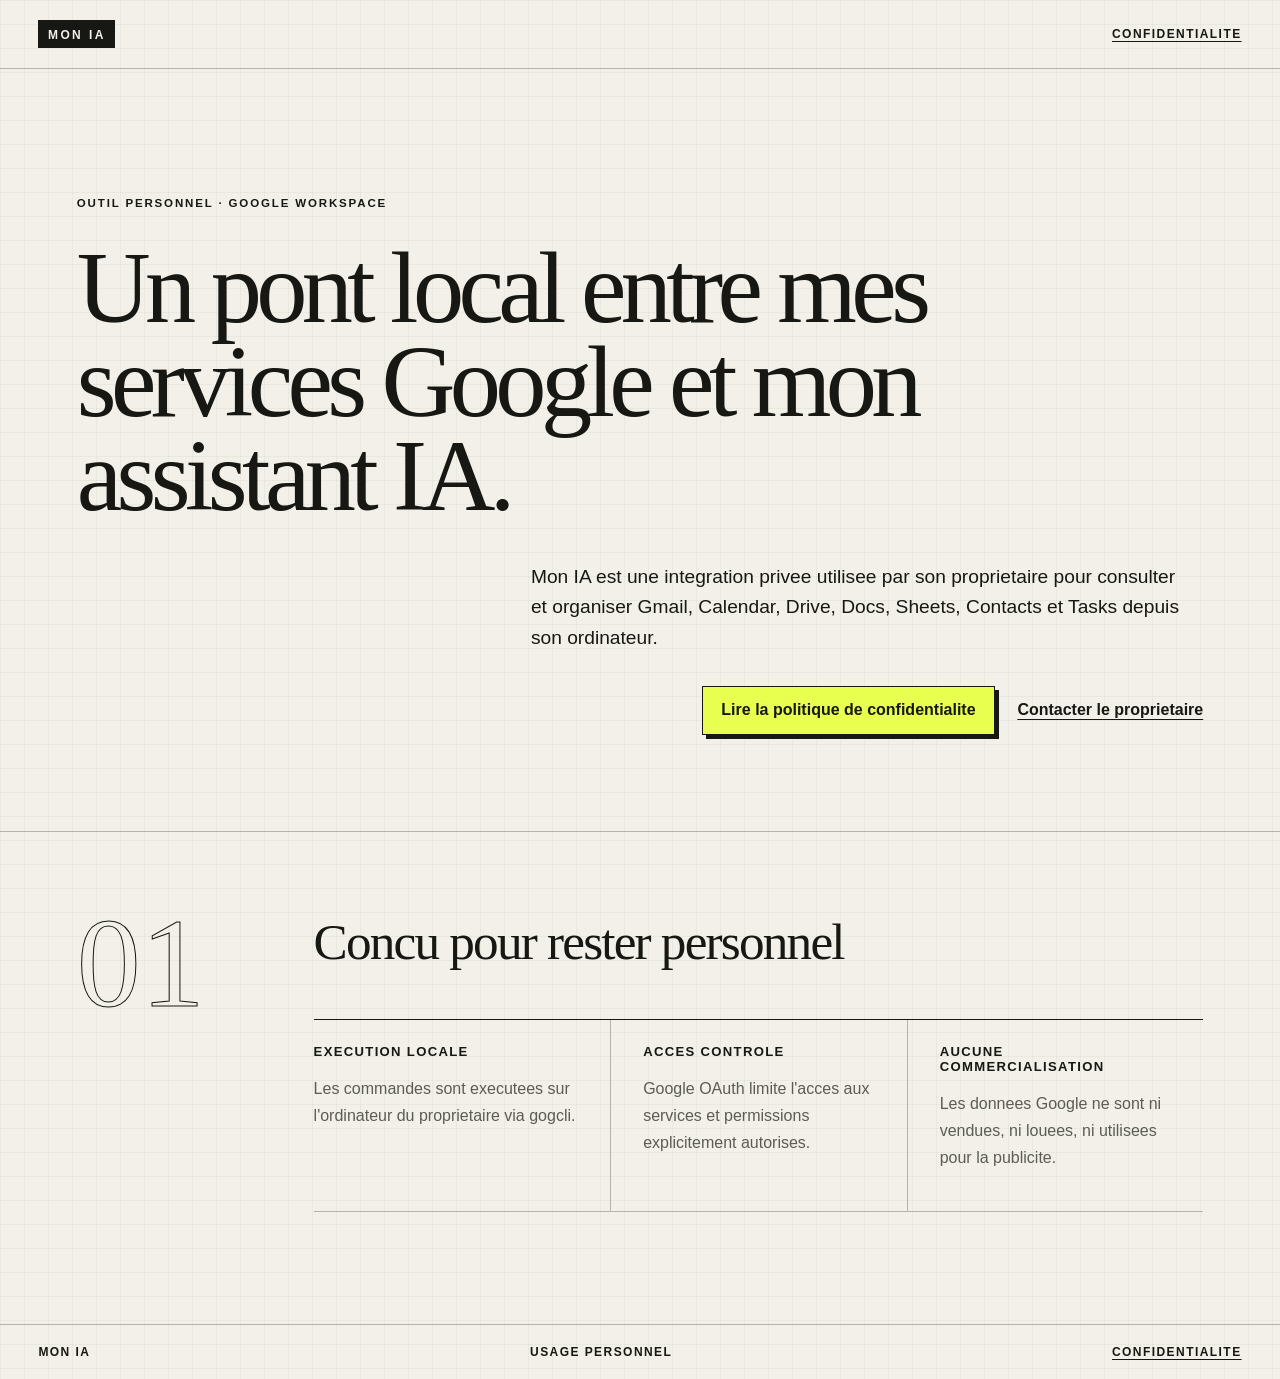
==== index.html @ 8ea7344f "Add OAuth app and privacy pages" ====
<!doctype html>
<html lang="fr">
  <head>
    <meta charset="utf-8">
    <meta name="viewport" content="width=device-width, initial-scale=1">
    <meta name="description" content="Mon IA est une integration personnelle et locale avec Google Workspace.">
    <title>Mon IA | Integration Google Workspace</title>
    <link rel="icon" href="data:image/svg+xml,<svg xmlns=%22http://www.w3.org/2000/svg%22 viewBox=%220 0 64 64%22><rect width=%2264%22 height=%2264%22 rx=%2212%22 fill=%22%23171713%22/><text x=%2212%22 y=%2242%22 font-size=%2230%22 fill=%22%23e8ff4f%22>IA</text></svg>">
    <link rel="stylesheet" href="styles.css">
  </head>
  <body>
    <header class="site-header">
      <a class="wordmark" href="./" aria-label="Accueil Mon IA">MON IA</a>
      <nav aria-label="Navigation principale">
        <a href="privacy.html">Confidentialite</a>
      </nav>
    </header>

    <main>
      <section class="hero">
        <p class="eyebrow">Outil personnel · Google Workspace</p>
        <h1>Un pont local entre mes services Google et mon assistant IA.</h1>
        <p class="lede">
          Mon IA est une integration privee utilisee par son proprietaire pour consulter et
          organiser Gmail, Calendar, Drive, Docs, Sheets, Contacts et Tasks depuis son ordinateur.
        </p>
        <div class="actions">
          <a class="button" href="privacy.html">Lire la politique de confidentialite</a>
          <a class="text-link" href="mailto:antoine.galise@gmail.com">Contacter le proprietaire</a>
        </div>
      </section>

      <section class="principles" aria-labelledby="principles-title">
        <div class="section-number" aria-hidden="true">01</div>
        <div>
          <h2 id="principles-title">Concu pour rester personnel</h2>
          <div class="principle-grid">
            <article>
              <h3>Execution locale</h3>
              <p>Les commandes sont executees sur l'ordinateur du proprietaire via gogcli.</p>
            </article>
            <article>
              <h3>Acces controle</h3>
              <p>Google OAuth limite l'acces aux services et permissions explicitement autorises.</p>
            </article>
            <article>
              <h3>Aucune commercialisation</h3>
              <p>Les donnees Google ne sont ni vendues, ni louees, ni utilisees pour la publicite.</p>
            </article>
          </div>
        </div>
      </section>
    </main>

    <footer>
      <span>Mon IA</span>
      <span>Usage personnel</span>
      <a href="privacy.html">Confidentialite</a>
    </footer>
  </body>
</html>
---- styles.css ----
:root {
  --ink: #171713;
  --paper: #f2f0e8;
  --acid: #e8ff4f;
  --line: rgba(23, 23, 19, 0.28);
  --muted: #5c5c54;
}

* {
  box-sizing: border-box;
}

html {
  background: var(--paper);
  color: var(--ink);
  font-family: "Avenir Next", "Helvetica Neue", sans-serif;
}

body {
  margin: 0;
  min-height: 100vh;
  background-image:
    linear-gradient(rgba(23, 23, 19, 0.035) 1px, transparent 1px),
    linear-gradient(90deg, rgba(23, 23, 19, 0.035) 1px, transparent 1px);
  background-size: 24px 24px;
}

a {
  color: inherit;
  text-underline-offset: 0.22em;
}

.site-header,
footer {
  display: flex;
  align-items: center;
  justify-content: space-between;
  gap: 2rem;
  padding: 1.25rem 3vw;
  border-bottom: 1px solid var(--line);
  text-transform: uppercase;
  font-size: 0.75rem;
  font-weight: 700;
  letter-spacing: 0.12em;
}

.wordmark {
  display: inline-block;
  padding: 0.48rem 0.6rem 0.38rem;
  background: var(--ink);
  color: var(--paper);
  text-decoration: none;
  letter-spacing: 0.2em;
}

.hero {
  min-height: 68vh;
  padding: clamp(5rem, 10vw, 9rem) 6vw 6rem;
  display: grid;
  align-content: center;
  border-bottom: 1px solid var(--line);
}

.eyebrow {
  margin: 0 0 2rem;
  text-transform: uppercase;
  font-size: 0.72rem;
  font-weight: 700;
  letter-spacing: 0.16em;
}

h1,
h2,
h3,
p {
  text-wrap: pretty;
}

h1 {
  max-width: 17ch;
  margin: 0;
  font-family: "Iowan Old Style", "Baskerville", serif;
  font-size: clamp(3.2rem, 8vw, 8.5rem);
  font-weight: 500;
  line-height: 0.92;
  letter-spacing: -0.055em;
}

.lede {
  max-width: 63ch;
  margin: 2.4rem 0 0 auto;
  font-size: clamp(1.05rem, 1.5vw, 1.35rem);
  line-height: 1.6;
}

.actions {
  margin: 2rem 0 0 auto;
  display: flex;
  align-items: center;
  flex-wrap: wrap;
  gap: 1.4rem;
}

.button {
  padding: 0.9rem 1.15rem;
  background: var(--acid);
  border: 1px solid var(--ink);
  box-shadow: 4px 4px 0 var(--ink);
  font-weight: 700;
  text-decoration: none;
  transition: transform 150ms ease, box-shadow 150ms ease;
}

.button:hover,
.button:focus-visible {
  transform: translate(2px, 2px);
  box-shadow: 2px 2px 0 var(--ink);
}

.text-link {
  font-weight: 700;
}

.principles {
  display: grid;
  grid-template-columns: minmax(5rem, 16vw) 1fr;
  gap: 2rem;
  padding: 5rem 6vw 7rem;
}

.section-number {
  font-family: "Iowan Old Style", "Baskerville", serif;
  font-size: clamp(4rem, 10vw, 9rem);
  line-height: 0.8;
  color: transparent;
  -webkit-text-stroke: 1px var(--ink);
}

h2 {
  margin: 0 0 3rem;
  font-family: "Iowan Old Style", "Baskerville", serif;
  font-size: clamp(2rem, 4vw, 4.5rem);
  font-weight: 500;
  letter-spacing: -0.035em;
}

.principle-grid {
  display: grid;
  grid-template-columns: repeat(3, 1fr);
  border-top: 1px solid var(--ink);
}

.principle-grid article {
  padding: 1.5rem 2rem 1.5rem 0;
  border-bottom: 1px solid var(--line);
}

.principle-grid article + article {
  padding-left: 2rem;
  border-left: 1px solid var(--line);
}

h3 {
  margin: 0 0 1rem;
  font-size: 0.82rem;
  text-transform: uppercase;
  letter-spacing: 0.1em;
}

.principle-grid p,
.policy p {
  color: var(--muted);
  line-height: 1.7;
}

.policy-layout {
  display: grid;
  grid-template-columns: minmax(14rem, 24vw) minmax(0, 1fr);
  gap: 5vw;
  padding: 6rem 6vw 8rem;
}

.policy-layout aside {
  position: sticky;
  top: 2rem;
  align-self: start;
}

.policy-date {
  color: var(--muted);
  font-size: 0.82rem;
  line-height: 1.5;
}

.policy h1 {
  margin-bottom: 5rem;
  font-size: clamp(3.2rem, 6vw, 6.5rem);
}

.policy section {
  display: grid;
  grid-template-columns: minmax(13rem, 0.8fr) minmax(18rem, 1.4fr);
  gap: 2rem;
  padding: 2rem 0;
  border-top: 1px solid var(--line);
}

.policy h2 {
  margin: 0;
  font-family: inherit;
  font-size: 0.82rem;
  font-weight: 700;
  letter-spacing: 0.08em;
  text-transform: uppercase;
}

.policy p {
  margin: 0;
}

footer {
  border-top: 1px solid var(--line);
  border-bottom: 0;
}

@media (max-width: 760px) {
  .site-header,
  footer {
    padding-inline: 1.2rem;
  }

  .hero,
  .principles,
  .policy-layout {
    padding-left: 1.2rem;
    padding-right: 1.2rem;
  }

  .lede,
  .actions {
    margin-left: 0;
  }

  .principles,
  .policy-layout {
    grid-template-columns: 1fr;
  }

  .section-number {
    font-size: 4rem;
  }

  .principle-grid {
    grid-template-columns: 1fr;
  }

  .principle-grid article + article {
    padding-left: 0;
    border-left: 0;
  }

  .policy-layout aside {
    position: static;
  }

  .policy section {
    grid-template-columns: 1fr;
    gap: 0.7rem;
  }
}

@media (prefers-reduced-motion: reduce) {
  *,
  *::before,
  *::after {
    scroll-behavior: auto !important;
    transition: none !important;
  }
}
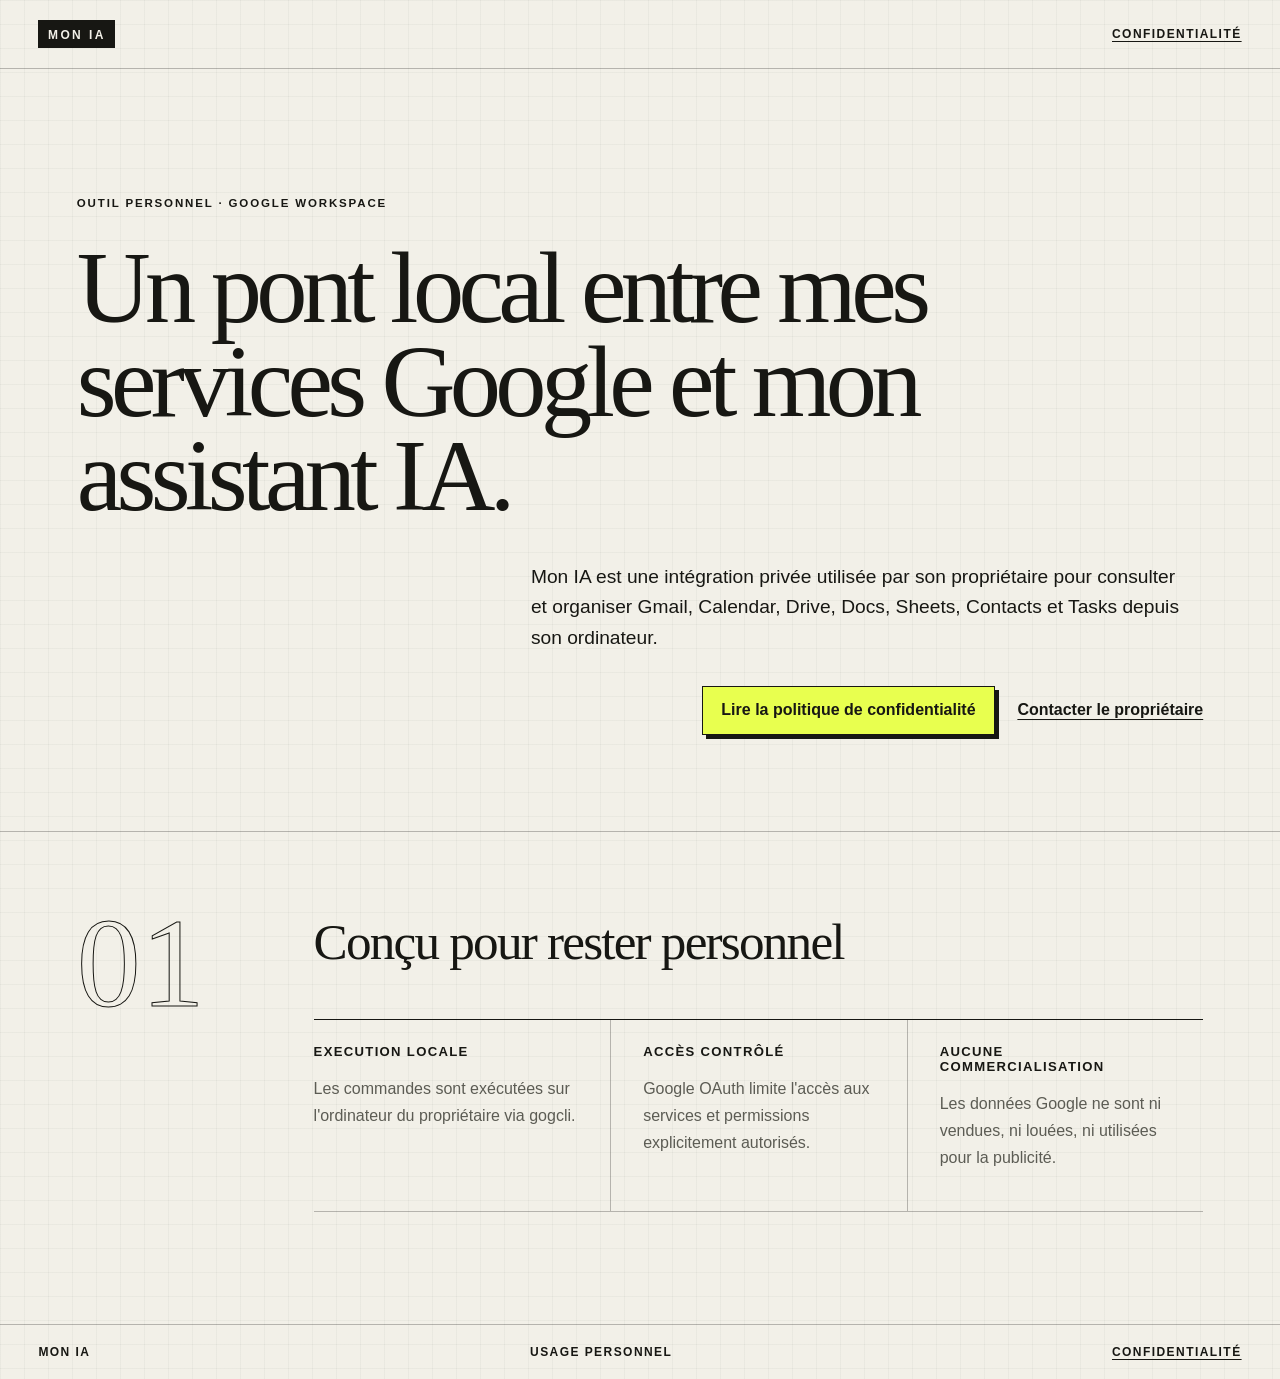
==== commit fe57e689: "Fix French typography" ====
--- a/index.html
+++ b/index.html
@@ -3,8 +3,8 @@
   <head>
     <meta charset="utf-8">
     <meta name="viewport" content="width=device-width, initial-scale=1">
-    <meta name="description" content="Mon IA est une integration personnelle et locale avec Google Workspace.">
-    <title>Mon IA | Integration Google Workspace</title>
+    <meta name="description" content="Mon IA est une intégration personnelle et locale avec Google Workspace.">
+    <title>Mon IA | Intégration Google Workspace</title>
     <link rel="icon" href="data:image/svg+xml,<svg xmlns=%22http://www.w3.org/2000/svg%22 viewBox=%220 0 64 64%22><rect width=%2264%22 height=%2264%22 rx=%2212%22 fill=%22%23171713%22/><text x=%2212%22 y=%2242%22 font-size=%2230%22 fill=%22%23e8ff4f%22>IA</text></svg>">
     <link rel="stylesheet" href="styles.css">
   </head>
@@ -12,7 +12,7 @@
     <header class="site-header">
       <a class="wordmark" href="./" aria-label="Accueil Mon IA">MON IA</a>
       <nav aria-label="Navigation principale">
-        <a href="privacy.html">Confidentialite</a>
+        <a href="privacy.html">Confidentialité</a>
       </nav>
     </header>
 
@@ -21,31 +21,31 @@
         <p class="eyebrow">Outil personnel · Google Workspace</p>
         <h1>Un pont local entre mes services Google et mon assistant IA.</h1>
         <p class="lede">
-          Mon IA est une integration privee utilisee par son proprietaire pour consulter et
+          Mon IA est une intégration privée utilisée par son propriétaire pour consulter et
           organiser Gmail, Calendar, Drive, Docs, Sheets, Contacts et Tasks depuis son ordinateur.
         </p>
         <div class="actions">
-          <a class="button" href="privacy.html">Lire la politique de confidentialite</a>
-          <a class="text-link" href="mailto:antoine.galise@gmail.com">Contacter le proprietaire</a>
+          <a class="button" href="privacy.html">Lire la politique de confidentialité</a>
+          <a class="text-link" href="mailto:antoine.galise@gmail.com">Contacter le propriétaire</a>
         </div>
       </section>
 
       <section class="principles" aria-labelledby="principles-title">
         <div class="section-number" aria-hidden="true">01</div>
         <div>
-          <h2 id="principles-title">Concu pour rester personnel</h2>
+          <h2 id="principles-title">Conçu pour rester personnel</h2>
           <div class="principle-grid">
             <article>
               <h3>Execution locale</h3>
-              <p>Les commandes sont executees sur l'ordinateur du proprietaire via gogcli.</p>
+              <p>Les commandes sont exécutées sur l'ordinateur du propriétaire via gogcli.</p>
             </article>
             <article>
-              <h3>Acces controle</h3>
-              <p>Google OAuth limite l'acces aux services et permissions explicitement autorises.</p>
+              <h3>Accès contrôlé</h3>
+              <p>Google OAuth limite l'accès aux services et permissions explicitement autorisés.</p>
             </article>
             <article>
               <h3>Aucune commercialisation</h3>
-              <p>Les donnees Google ne sont ni vendues, ni louees, ni utilisees pour la publicite.</p>
+              <p>Les données Google ne sont ni vendues, ni louées, ni utilisées pour la publicité.</p>
             </article>
           </div>
         </div>
@@ -55,7 +55,7 @@
     <footer>
       <span>Mon IA</span>
       <span>Usage personnel</span>
-      <a href="privacy.html">Confidentialite</a>
+      <a href="privacy.html">Confidentialité</a>
     </footer>
   </body>
 </html>
